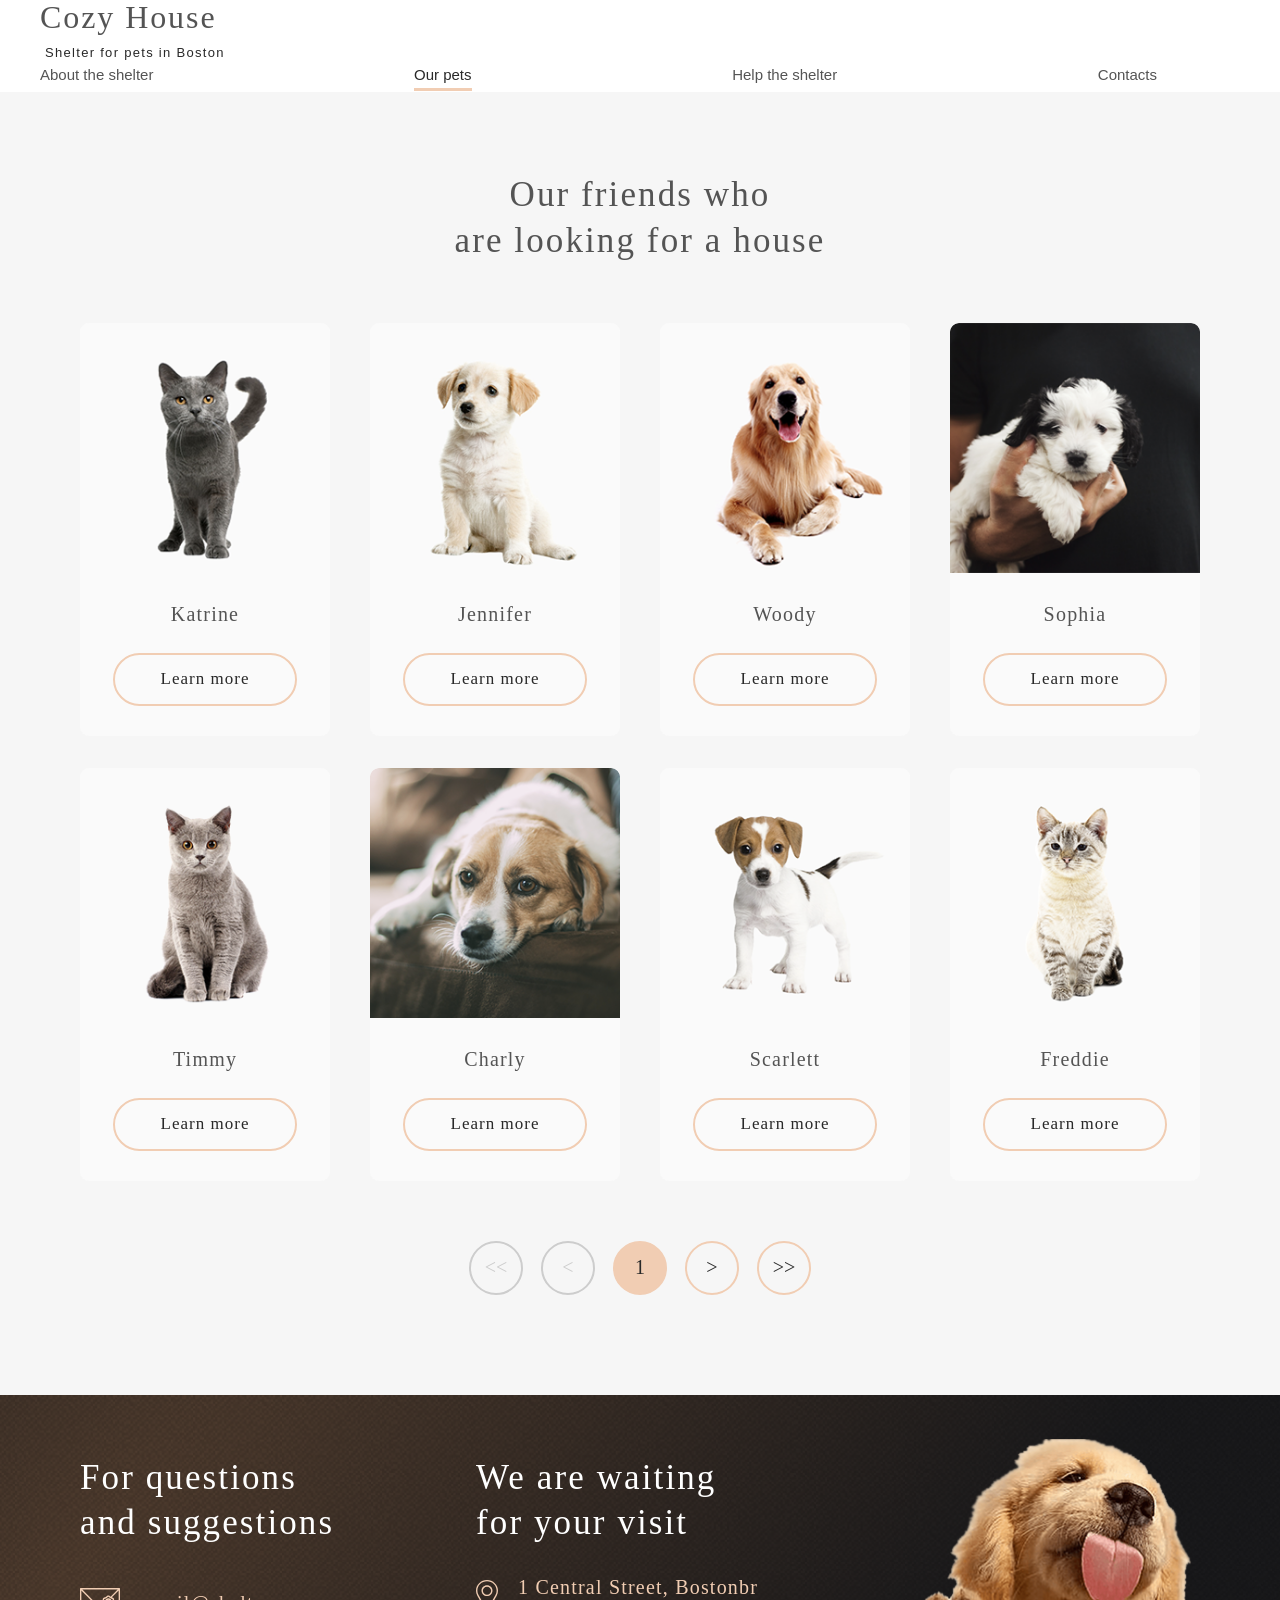
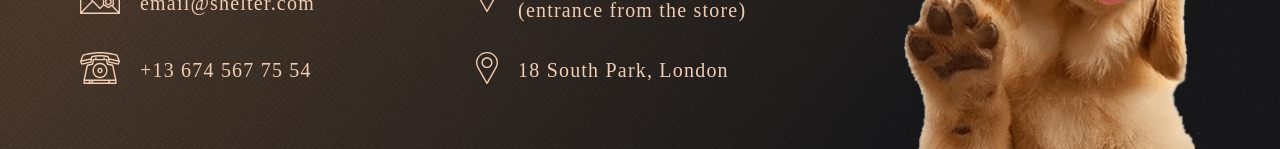
==== shelter/pets.html @ 17b00b35 "feat: add pets page" ====
<!DOCTYPE html>
<html lang="en">

<head>
    <meta charset="UTF-8">
    <meta name="viewport" content="width=device-width, initial-scale=1.0">
    <title>Cozy House</title>
    <link rel="stylesheet" href="style.css">
    <link rel="apple-touch-icon" sizes="180x180" href="img/favicon/apple-touch-icon.png">
    <link rel="icon" type="image/png" sizes="32x32" href="img/favicon/favicon-32x32.png">
    <link rel="icon" type="image/png" sizes="16x16" href="img/favicon/favicon-16x16.png">
    <link rel="manifest" href="img/favicon/site.webmanifest">
</head>

<body>
    <div class="wrapper">
        <header class="header pets">

            <a class="header__logo" href="index.html">
                <h1>Cozy House</h1>
                <span>Shelter for pets in Boston</span>
            </a>
            <nav class="header__navifgation">
                <ul>
                    <li><a href="index.html">About the shelter</a></li>
                    <li><a class="active" href="#">Our pets</a></li>
                    <li><a href="index.html#help">Help the shelter</a></li>
                    <li><a href="#contacts">Contacts</a></li>
                </ul>
            </nav>

        </header>
    </div>
    <main class="pets">
        <section id="our-friends" class="our-friends">
            <div class="wrapper">
                <div class="our-friends__container">
                    <h2>Our friends who <br> are looking for a house</h2>
                    <div class="our-friends__slider">
                        <div class="cards">
                            <div class="card__item">
                                <div class="card__image">
                                    <img src="img/pets-katrine.png" alt="katrine cat">
                                </div>
                                <div class="card__text">
                                    <h3 class="title">Katrine</h3>
                                    <div class="button-link">
                                        <a href="#">Learn more</a>
                                    </div>
                                </div>
                            </div>
                            <div class="card__item">
                                <div class="card__image">
                                    <img src="img/pets-jennifer.png" alt="jennifer dog">
                                </div>
                                <div class="card__text">
                                    <h3 class="title">Jennifer</h3>
                                    <div class="button-link">
                                        <a href="#">Learn more</a>
                                    </div>
                                </div>
                            </div>
                            <div class="card__item">
                                <div class="card__image">
                                    <img src="img/pets-woody.png" alt="woody dog">
                                </div>
                                <div class="card__text">
                                    <h3 class="title">Woody</h3>
                                    <div class="button-link">
                                        <a href="#">Learn more</a>
                                    </div>
                                </div>
                            </div>
                            <div class="card__item">
                                <div class="card__image">
                                    <img src="img/pets-sophia.png" alt="sophia dog">
                                </div>
                                <div class="card__text">
                                    <h3 class="title">Sophia</h3>
                                    <div class="button-link">
                                        <a href="#">Learn more</a>
                                    </div>
                                </div>
                            </div>
                            <div class="card__item">
                                <div class="card__image">
                                    <img src="img/pets-timmy.png" alt="Timmy cat">
                                </div>
                                <div class="card__text">
                                    <h3 class="title">Timmy</h3>
                                    <div class="button-link">
                                        <a href="#">Learn more</a>
                                    </div>
                                </div>
                            </div>
                            <div class="card__item">
                                <div class="card__image">
                                    <img src="img/pets-charly.png" alt="Charly dog">
                                </div>
                                <div class="card__text">
                                    <h3 class="title">Charly</h3>
                                    <div class="button-link">
                                        <a href="#">Learn more</a>
                                    </div>
                                </div>
                            </div>
                            <div class="card__item">
                                <div class="card__image">
                                    <img src="img/pets-scarlet.png" alt="Scarlett dog">
                                </div>
                                <div class="card__text">
                                    <h3 class="title">Scarlett</h3>
                                    <div class="button-link">
                                        <a href="#">Learn more</a>
                                    </div>
                                </div>
                            </div>
                            <div class="card__item">
                                <div class="card__image">
                                    <img src="img/pets-freddie.png" alt="Freddie cat">
                                </div>
                                <div class="card__text">
                                    <h3 class="title">Freddie</h3>
                                    <div class="button-link">
                                        <a href="#">Learn more</a>
                                    </div>
                                </div>
                            </div>
                        </div>                       
                    </div>
                    <ul class="card__pagination">
                        <li class="double__prev disabled">&#60;&#60;</li>
                        <li class="prev disabled">&#60;</li>
                        <li class="active">1</li>
                        <li class="next">&#62;</li>
                        <li class="double__next">&#62;&#62;</li>
                    </ul>
                </div>
            </div>
        </section>
    </main>
    <footer id="contacts" class="footer">
        <div class="wrapper">
            <div class="footer__container">
                <div class="footer__item">
                    <h2>For questions <br> and suggestions</h2>
                    <ul>
                        <li class="mail-icon"><a href="mailto:email@shelter.com">email@shelter.com</a></li>
                        <li class="phone-icon"><a href="tel:136745677554">+13 674 567 75 54</a></li>
                    </ul>
                </div>
                <div class="footer__item">
                    <h2>We are waiting <br> for your visit</h2>
                    <ul>
                        <li class="map-icon"><a href="https://maps.app.goo.gl/NiUNjoGrNRVN9tv8A" target="_blank">1 Central Street, Bostonbr <br> (entrance from the store)</a></li>
                        <li class="map-icon"><a href="https://maps.app.goo.gl/2SL6hQwHL4M7DyDe8" target="_blank">18 South Park, London </a></li>
                    </ul>
                </div>
                <div class="footer__image">
                    <img src="img/footer-puppy.png" alt="puppy">
                </div>
            </div>
        </div>
    </footer>

</body>

</html>
---- shelter/style.css ----
@font-face {
  font-family: Georgia, serif;
  src: url(fonts/georgia_bolditalic.ttf);
  font-weight: bold;
}

@font-face {
  font-family: Georgia, serif;
  src: url(fonts/georgia.ttf);
  font-weight: normal;
}

:root {
  --primary-color: #f1cdb3;
  --white-color: #ffffff;
}

html {
  scroll-behavior: smooth;
}

body,
h1,
h2,
h3,
h4,
ul,
li,
a,
p {
  margin: 0;
  padding: 0;
}

body {
  font-family: Arial, serif;
  font-style: normal;
  box-sizing: border-box;
}

ul li {
  list-style-type: none;
}

img {
  max-width: 100%;
  display: flex;
}

.wrapper {
  max-width: 1280px;
  margin: 0 auto;
  padding: 0 40px;
}

h1 {
  font-family: Georgia, serif;
  font-weight: 400;
  font-size: 32px;
  line-height: 1.1;
  letter-spacing: 0.06em;
  text-align: left;
  color: var(--primary-color);
}

h2 {
  font-family: Georgia, serif;
  font-weight: 400;
  font-size: 35px;
  line-height: 1.3;
  letter-spacing: 0.06em;
  color: #545454;
}

h3 {
  font-family: Georgia, serif;
  font-weight: 400;
  font-size: 15px;
  line-height: 1.1;
  letter-spacing: 0.06em;
  color: #545454;
}

p {
  font-size: 15px;
  font-style: normal;
  font-weight: 400;
  line-height: 1.6;
  color: #4c4c4c;
}

a {
  text-decoration: none;
  font-weight: 400;
  font-size: 17px;
  line-height: 1.3;
  letter-spacing: 0.06em;
  color: #292929;
  transition: 0.3s;
}

.button-link {
  display: flex;
  align-items: center;
}

.button-link a {
  font-family: Georgia, serif;
  padding: 15px 45px;
  background-color: #f1cdb3;
  border: 2px solid #f1cdb3;
  border-radius: 100px;
  line-height: 1.1;
}

.button-link a:hover,
.card__item:hover .button-link a {
  background-color: #fddcc4;
  border-color: #fddcc4;
}

section:not(.not-only) {
  padding-top: 80px;
  padding-bottom: 100px;
}
section:not(.not-only):nth-of-type(2n + 1) {
  background-color: #f6f6f6;
}

/* header */

.header {
  position: relative;
}

.header__inner {
  display: flex;
  justify-content: space-between;
  align-items: center;
  position: absolute;
  padding: 28px 40px;
  width: 100%;
}

.header__logo h1,
.header__logo span {
  transition: 0.3s;
}

.header__logo:hover h1,
.header__logo:hover span,
.pets .header__logo:hover h1,
.pets .header__logo:hover span {
  transform: scale(1.01);
}

.header__logo span {
  font-size: 13px;
  line-height: 15px;
  letter-spacing: 0.1em;
  text-align: left;
  color: var(--white-color);
  padding-top: 10px;
  display: inline-block;
  padding-left: 5px;
}

.header__navifgation {
  padding-right: 83px;
  padding-bottom: 5px;
}

.header__navifgation ul {
  display: flex;
  justify-content: space-between;
  align-items: center;
  gap: 35px;
}

.header__navifgation ul li a {
  font-size: 15px;
  line-height: 1.6;
  text-align: left;
  color: #cdcdcd;
  letter-spacing: 0;
}

.header__navifgation ul li a.active {
  color: #fafafa;
  padding-bottom: 5px;
  border-bottom: 3px solid var(--primary-color);
  cursor: default;
}

.header__navifgation ul li a:hover {
  color: #fafafa;
}

/* not-only section */

.not-only {
  background: url(img/start-screen-gradient-background.png) no-repeat center;
  background-size: cover;
}

.not-only__container {
  display: flex;
  justify-content: space-between;
}

.not-only__text {
  display: flex;
  flex-direction: column;
  gap: 42px;
  align-items: stretch;
  padding-top: 343px;
  padding-bottom: 240px;
  padding-left: 40px;
  width: 37%;
}

.not-only__image {
  display: flex;
  align-items: flex-end;
  padding-right: 40px;
}

.not-only h2 {
  font-size: 44px;
  color: var(--white-color);
  letter-spacing: 0;
  width: 80%;
}

.not-only p {
  color: #cdcdcd;
}

/* about section */

.about h2 {
  max-width: 400px;
}

.about__container {
  display: flex;
  align-items: center;
  justify-content: center;
  gap: 120px;
}

.about__text {
  display: flex;
  flex-direction: column;
  gap: 25px;
  max-width: 430px;
}

/* our-friends section */

.our-friends h2 {
  text-align: center;
}

.our-friends__container {
  display: flex;
  flex-direction: column;
  justify-content: space-between;
  align-items: center;
  gap: 60px;
}

.our-friends__slider {
  width: 100%;
  position: relative;
}

.cards {
  display: flex;
  justify-content: center;
  align-items: stretch;
  gap: 85px;
}

.card__item {
  display: flex;
  flex-direction: column;
  align-items: center;
  justify-content: space-between;
  gap: 30px;
  background-color: #fafafa;
  border-radius: 9px;
  transition: 0.3s;
  overflow: hidden;
}

.card__item:hover {
  cursor: pointer;
  box-shadow: 4px 6px 8px 0px rgba(34, 60, 80, 0.3);
}

.card__item:hover img {
  transform: scale(1.03);
}

.card__image img {
  transition: 0.3s;
  object-fit: cover;
  width: 100%;
}

.card__item a {
  background-color: transparent;
}

h3.title {
  font-size: 20px;
  line-height: 1.15;
  text-align: center;
}

.card__text {
  display: flex;
  flex-direction: column;
  gap: 30px;
  padding: 0 42px 30px;
}

.slider__navigation {
  position: absolute;
  top: 44%;
  width: 100%;
}

.slider__navigation span {
  display: block;
  width: 52px;
  height: 52px;
  border: 2px solid #f1cdb3;
  border-radius: 100px;
  cursor: pointer;
  transition: 0.3s;
}

.slider__navigation span:after {
  content: url(img/arrow.svg);
  display: flex;
  justify-content: center;
  align-items: stretch;
  font-size: 32px;
  width: 50px;
  height: 50px;
}

.slider__navigation .prev {
  position: absolute;
  left: 38px;
}

.slider__navigation .next {
  position: absolute;
  right: 38px;
}
.card__pagination {
  display: flex;
  gap: 18px;
  font-family: Georgia, serif;
  font-size: 20px;
  line-height: 1.15;
  color: #292929;
}

.slider__navigation span,
.card__pagination li {
  display: flex;
  align-items: center;
  justify-content: center;
  width: 50px;
  height: 50px;
  border: 2px solid #f1cdb3;
  border-radius: 100px;
  cursor: pointer;
  transition: 0.3s;
}

.card__pagination li.active {
  background-color: var(--primary-color);
}

.card__pagination li.disabled {
  cursor: default;
  border-color: #cdcdcd;
  color: #cdcdcd;
}

.slider__navigation span:hover,
.card__pagination li:not(.disabled):hover {
  background-color: #fddcc4;
  border-color: #fddcc4;
}

.slider__navigation .prev::after {
  transform: rotate(180deg);
}

/* help section */

.help h2 {
  text-align: center;
}

.help__container {
  display: flex;
  /* display: grid;
    grid-template-columns: repeat(5, 1fr); */
  /* column-gap: 70px; */
  row-gap: 55px;
  flex-wrap: wrap;
  justify-content: center;
  padding-top: 60px;
}

.help__item-top,
.help__item-bottom {
  display: flex;
  gap: 120px;
}

.help__item {
  display: flex;
  flex-direction: column;
  align-items: center;
  gap: 30px;
  /* flex-basis: 166px; */
}

/* in-addition section */

.in-addition__container {
  display: flex;
  align-items: center;
  justify-content: center;
  gap: 30px;
}

.in-addition__text {
  display: flex;
  flex-direction: column;
  gap: 19px;
  max-width: 380px;
}

.in-addition__bank-link {
  max-width: 350px;
}

.in-addition__bank-link a {
  display: flex;
  gap: 15px;
  align-items: center;
  padding: 10px 15px;
  background-color: #f1cdb3;
  border-radius: 9px;
}

.in-addition__bank-link a:before {
  content: url(img/credit-card.svg);
  height: 23px;
}

.in-addition__bank-link a:hover {
  background-color: #fddcc4;
}

.in-addition__bank-link a span {
  font-family: Georgia;
  font-weight: 400;
  font-size: 20px;
  line-height: 1.15;
  letter-spacing: 0.06em;
  color: #545454;
}

.in-addition p {
  font-style: italic;
  font-weight: 400;
  font-size: 12px;
  line-height: 18px;
  color: #b2b2b2;
}

/* footer */

.footer {
  background: url(img/footer-gradient-background.png) no-repeat center;
  background-size: cover;
}

.footer h2 {
  color: #ffffff;
}

.footer__container {
  display: flex;
  justify-content: space-between;
  align-items: stretch;
  flex-wrap: wrap;
  padding: 0 40px;
}

.footer__item {
  display: flex;
  flex-direction: column;
  justify-content: space-between;
  gap: 30px;
  padding: 60px 0;
}

.footer__item ul {
  display: flex;
  flex-direction: column;
  justify-content: space-between;
  gap: 30px;
}

.footer__item ul li a {
  font-family: Georgia;
  font-weight: 400;
  font-size: 20px;
  line-height: 1.15;
  letter-spacing: 0.06em;
  color: #f1cdb3;

  display: flex;
  align-items: center;
  gap: 20px;
}

.footer__item ul li a:hover {
  color: #fddcc4;
}

.footer__item ul li a:hover:before {
  transform: scale(1.06);
}

.mail-icon a:before {
  content: url(img/icon-email.svg);
  transition: 0.3s;
}
.phone-icon a:before {
  content: url(img/icon-phone.svg);
  transition: 0.3s;
}
.map-icon a:before {
  content: url(img/icon-marker.svg);
  transition: 0.3s;
}

.footer__image {
  display: flex;
  align-items: flex-end;
}

/* PETS PAGE */

.header.pets {
  position: static;
}

.pets .header__logo h1 {
  color: #545454;
}

.pets .header__logo span {
  color: #292929;
}

.pets .header__navifgation ul li a {
  color: #545454;
}

.pets .header__navifgation ul li a.active {
  color: #292929;
}

.pets .header__navifgation ul li a:hover {
  color: #292929;
}

.pets .cards {
  display: grid;
  grid-template-columns: repeat(4, 1fr);
  justify-content: center;
  align-items: stretch;
  column-gap: 40px;
  row-gap: 32px;
  padding: 0 40px;
}

.pets .card__text {
  padding: 0 0 30px;
  gap: 27px;
}
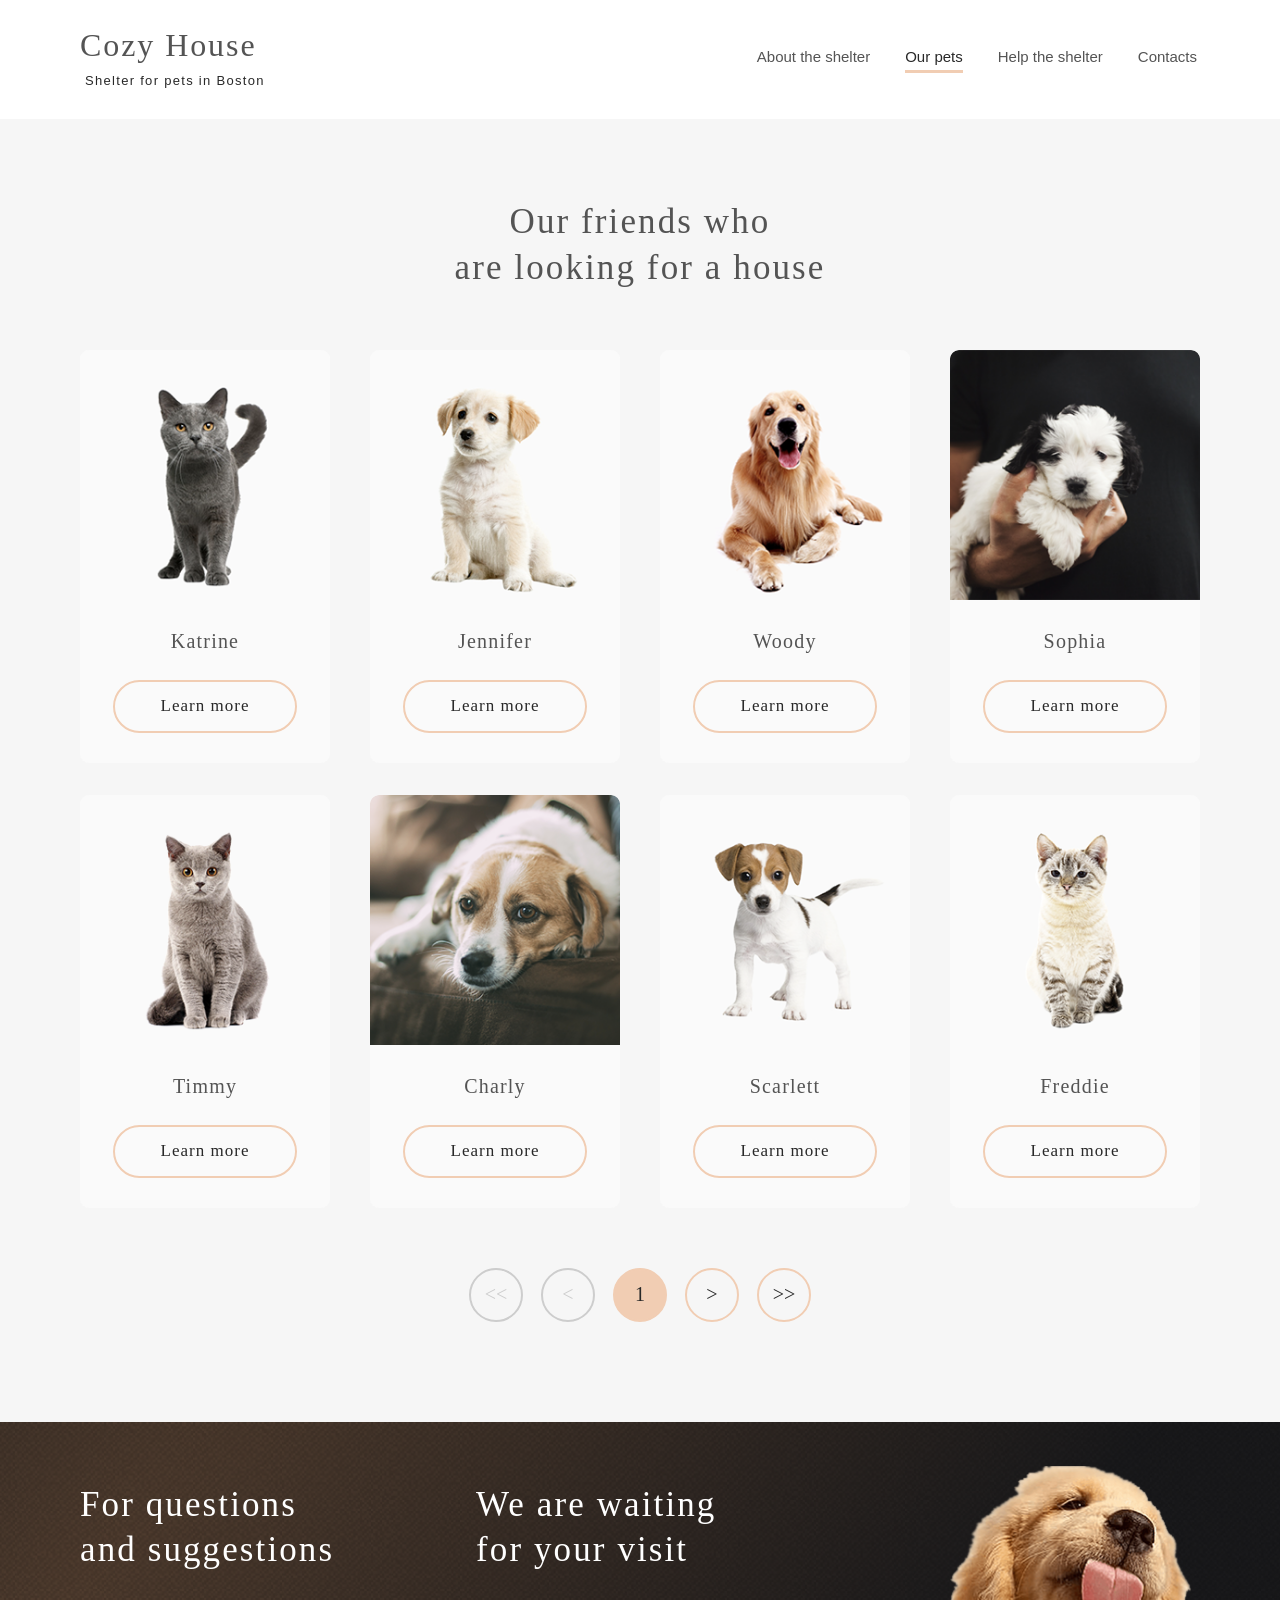
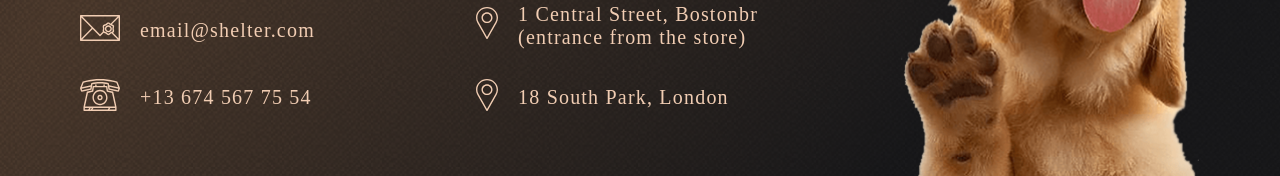
==== commit c85ab247: "fix: change header for pets page" ====
--- a/shelter/pets.html
+++ b/shelter/pets.html
@@ -15,8 +15,8 @@
 <body>
     <div class="wrapper">
         <header class="header pets">
-
-            <a class="header__logo" href="index.html">
+            <div class="header__inner">
+                 <a class="header__logo" href="index.html">
                 <h1>Cozy House</h1>
                 <span>Shelter for pets in Boston</span>
             </a>
@@ -28,7 +28,7 @@
                     <li><a href="#contacts">Contacts</a></li>
                 </ul>
             </nav>
-
+            </div>
         </header>
     </div>
     <main class="pets">
--- a/shelter/style.css
+++ b/shelter/style.css
@@ -564,7 +564,8 @@
 
 /* PETS PAGE */
 
-.header.pets {
+.header.pets,
+.pets .header__inner {
   position: static;
 }
 
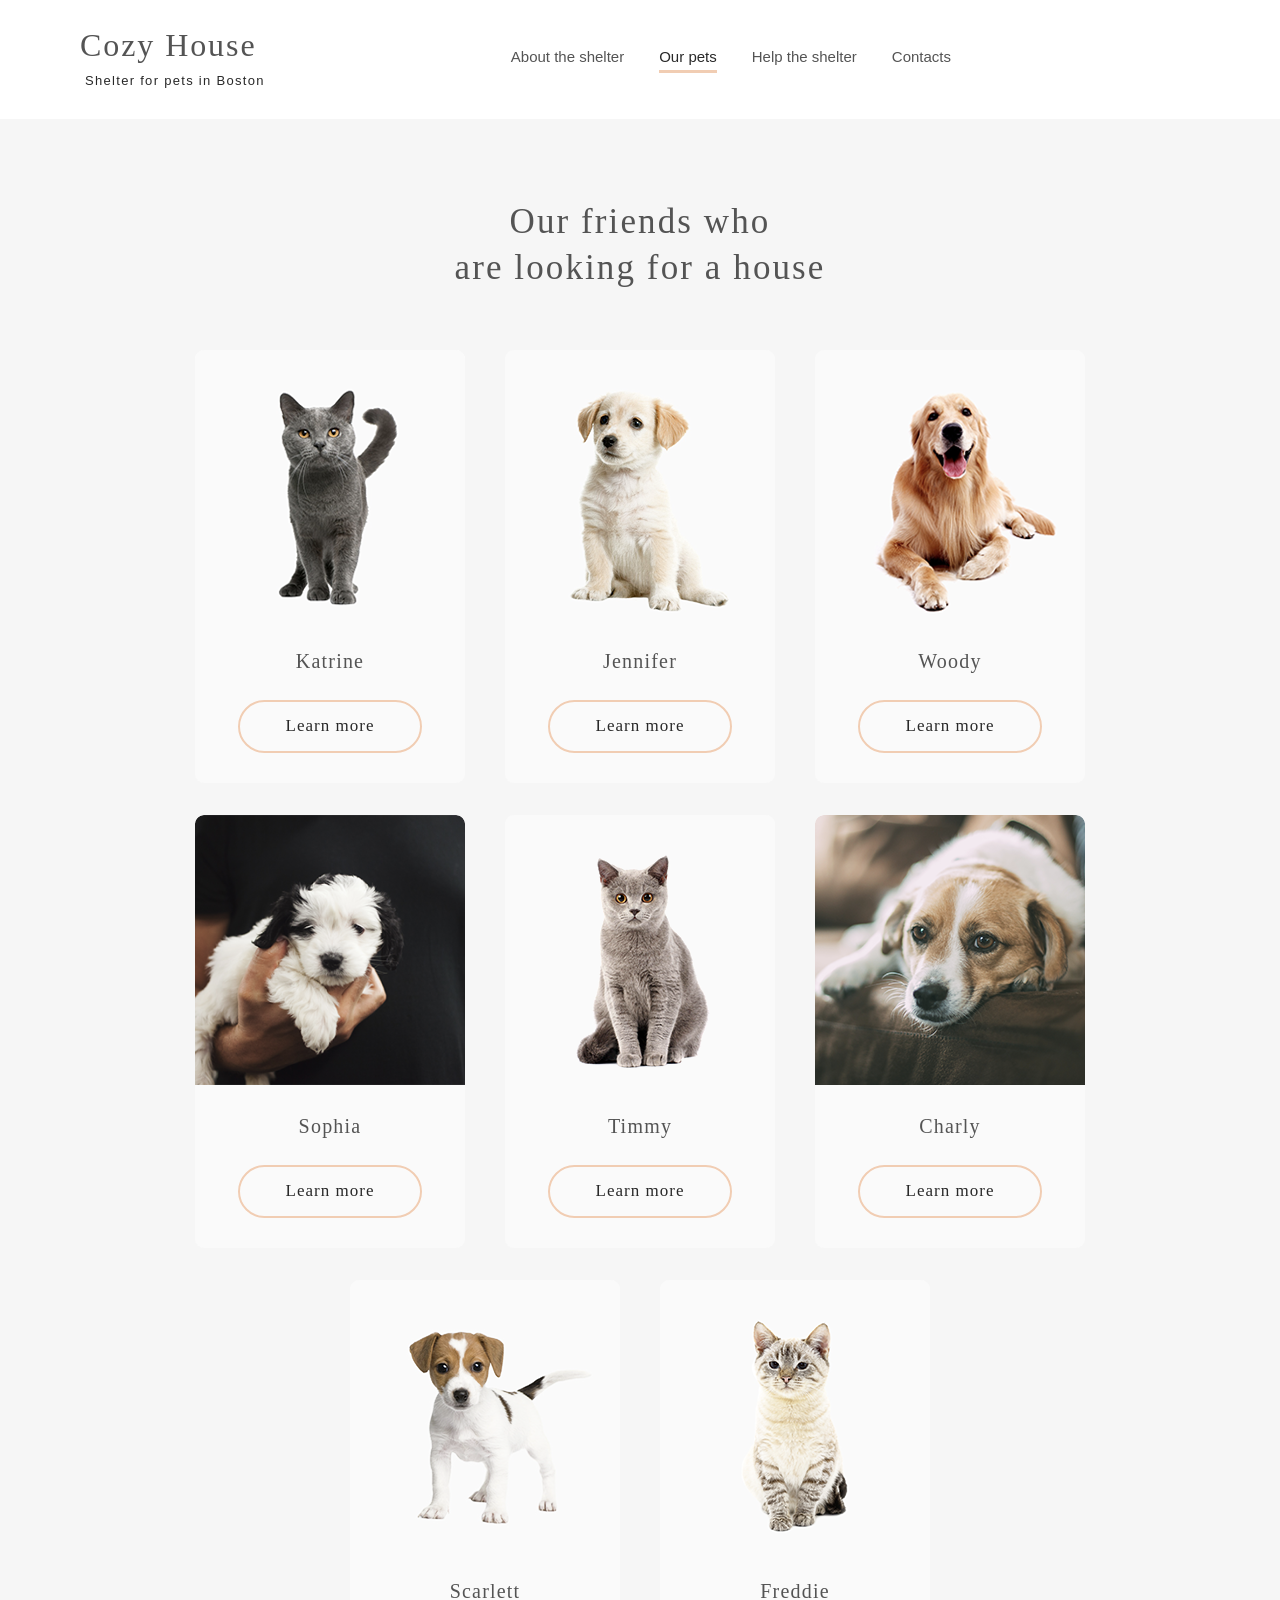
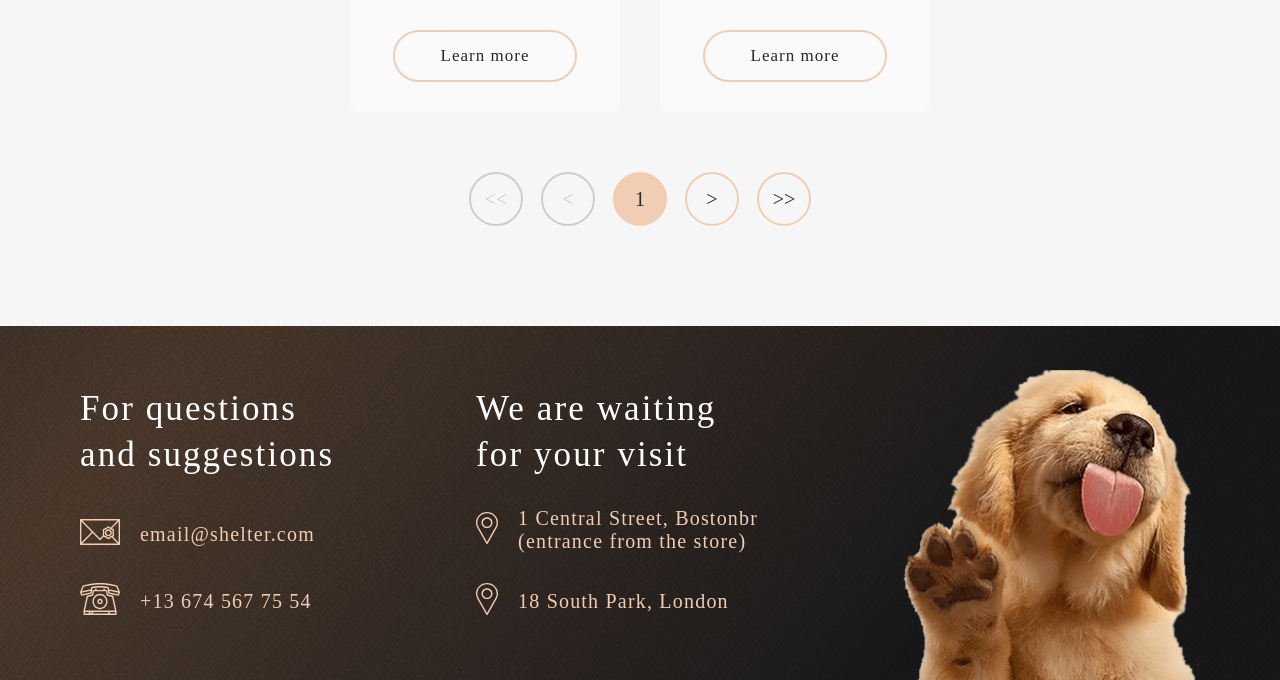
==== commit 1997ed04: "feat: add MQ  320 for all pages" ====
--- a/shelter/pets.html
+++ b/shelter/pets.html
@@ -20,7 +20,7 @@
                 <h1>Cozy House</h1>
                 <span>Shelter for pets in Boston</span>
             </a>
-            <nav class="header__navifgation">
+            <nav class="header__navifgation burger-menu">
                 <ul>
                     <li><a href="index.html">About the shelter</a></li>
                     <li><a class="active" href="#">Our pets</a></li>
@@ -28,6 +28,12 @@
                     <li><a href="#contacts">Contacts</a></li>
                 </ul>
             </nav>
+              <!-- burger -->
+           <div class="burger">
+              <div class="burger-line"></div>
+              <div class="burger-line"></div>
+              <div class="burger-line"></div>
+           </div> 
             </div>
         </header>
     </div>
@@ -162,7 +168,6 @@
             </div>
         </div>
     </footer>
-
+<script src="index.js"></script>
 </body>
-
 </html>
--- a/shelter/style.css
+++ b/shelter/style.css
@@ -1,22 +1,11 @@
-@font-face {
-  font-family: Georgia, serif;
-  src: url(fonts/georgia_bolditalic.ttf);
-  font-weight: bold;
-}
-
-@font-face {
-  font-family: Georgia, serif;
-  src: url(fonts/georgia.ttf);
-  font-weight: normal;
-}
-
 :root {
   --primary-color: #f1cdb3;
   --white-color: #ffffff;
 }
 
-html {
+* {
   scroll-behavior: smooth;
+  transition: all 0.3s ease;
 }
 
 body,
@@ -96,7 +85,6 @@
   line-height: 1.3;
   letter-spacing: 0.06em;
   color: #292929;
-  transition: 0.3s;
 }
 
 .button-link {
@@ -140,11 +128,6 @@
   position: absolute;
   padding: 28px 40px;
   width: 100%;
-}
-
-.header__logo h1,
-.header__logo span {
-  transition: 0.3s;
 }
 
 .header__logo:hover h1,
@@ -196,6 +179,9 @@
   color: #fafafa;
 }
 
+.burger-line {
+}
+
 /* not-only section */
 
 .not-only {
@@ -228,8 +214,10 @@
 .not-only h2 {
   font-size: 44px;
   color: var(--white-color);
-  letter-spacing: 0;
+  /* letter-spacing: 0; */
   width: 80%;
+  display: flex;
+  flex-direction: column;
 }
 
 .not-only p {
@@ -268,18 +256,18 @@
   justify-content: space-between;
   align-items: center;
   gap: 60px;
+  position: relative;
 }
 
 .our-friends__slider {
   width: 100%;
-  position: relative;
+  max-width: 995px;
 }
 
 .cards {
   display: flex;
-  justify-content: center;
+  justify-content: space-between;
   align-items: stretch;
-  gap: 85px;
 }
 
 .card__item {
@@ -290,7 +278,6 @@
   gap: 30px;
   background-color: #fafafa;
   border-radius: 9px;
-  transition: 0.3s;
   overflow: hidden;
 }
 
@@ -304,7 +291,6 @@
 }
 
 .card__image img {
-  transition: 0.3s;
   object-fit: cover;
   width: 100%;
 }
@@ -328,7 +314,7 @@
 
 .slider__navigation {
   position: absolute;
-  top: 44%;
+  top: 49%;
   width: 100%;
 }
 
@@ -339,7 +325,6 @@
   border: 2px solid #f1cdb3;
   border-radius: 100px;
   cursor: pointer;
-  transition: 0.3s;
 }
 
 .slider__navigation span:after {
@@ -380,7 +365,6 @@
   border: 2px solid #f1cdb3;
   border-radius: 100px;
   cursor: pointer;
-  transition: 0.3s;
 }
 
 .card__pagination li.active {
@@ -411,27 +395,18 @@
 
 .help__container {
   display: flex;
-  /* display: grid;
-    grid-template-columns: repeat(5, 1fr); */
-  /* column-gap: 70px; */
-  row-gap: 55px;
+  gap: 55px;
   flex-wrap: wrap;
   justify-content: center;
   padding-top: 60px;
 }
 
-.help__item-top,
-.help__item-bottom {
-  display: flex;
-  gap: 120px;
-}
-
 .help__item {
   display: flex;
   flex-direction: column;
   align-items: center;
   gap: 30px;
-  /* flex-basis: 166px; */
+  flex-basis: 15%;
 }
 
 /* in-addition section */
@@ -589,9 +564,13 @@
   color: #292929;
 }
 
+.pets .our-friends__slider {
+  max-width: 100%;
+}
+
 .pets .cards {
-  display: grid;
-  grid-template-columns: repeat(4, 1fr);
+  display: flex;
+  flex-wrap: wrap;
   justify-content: center;
   align-items: stretch;
   column-gap: 40px;
@@ -603,3 +582,311 @@
   padding: 0 0 30px;
   gap: 27px;
 }
+
+/* MQ */
+
+@media (max-width: 1182px) {
+  .not-only__container {
+    flex-direction: column;
+    align-items: center;
+  }
+
+  .not-only__text {
+    padding-top: 150px;
+    padding-bottom: 98px;
+    width: 91%;
+    max-width: 504px;
+    padding-left: 0;
+    align-items: center;
+  }
+
+  .not-only__text p,
+  .not-only h2 {
+    width: 91%;
+  }
+
+  .button-link {
+    justify-content: center;
+  }
+
+  .not-only__image {
+    padding-right: 0;
+    align-self: flex-end;
+    max-width: 569px;
+  }
+}
+
+@media (max-width: 940px) {
+  .wrapper {
+    padding: 0 30px;
+  }
+
+  .header__inner {
+    padding: 30px 0;
+  }
+
+  .header__navifgation {
+    padding-right: 0;
+  }
+
+  .not-only__text {
+    width: 91%;
+    max-width: 504px;
+    padding-left: 0;
+    align-items: center;
+  }
+
+  .about__container {
+    gap: 80px;
+    flex-direction: column-reverse;
+  }
+
+  .main .card__item:nth-child(n + 3) {
+    display: none;
+  }
+
+  .card__item {
+    max-width: 270px;
+  }
+
+  .cards {
+    justify-content: center;
+    align-items: stretch;
+    gap: 40px;
+  }
+
+  .slider__navigation .next {
+    right: 0;
+  }
+
+  .slider__navigation .prev {
+    left: 0;
+  }
+
+  .button-link a {
+    padding: 15px 42px;
+  }
+
+  .help__item-top,
+  .help__item-bottom {
+    display: flex;
+    gap: 0;
+    flex-wrap: wrap;
+    width: 100%;
+    justify-content: space-between;
+  }
+
+  .help__item {
+    display: flex;
+    flex-direction: column;
+    align-items: center;
+    flex: 20%;
+    gap: 30px;
+  }
+
+  .in-addition__container {
+    gap: 60px;
+    flex-direction: column-reverse;
+  }
+
+  .footer__container {
+    padding: 0px 35px;
+  }
+
+  .footer__image {
+    justify-content: center;
+    width: 100%;
+    padding-top: 35px;
+  }
+
+  .footer__item {
+    padding: 30px 0;
+  }
+  .pets section:not(.not-only) {
+    padding-top: 78px;
+    padding-bottom: 78px;
+  }
+
+  .pets .our-friends__container {
+    gap: 28px;
+  }
+
+  .pets .card__item:nth-child(n + 7) {
+    display: none;
+  }
+
+  .card__pagination {
+    padding-top: 12px;
+  }
+}
+
+@media (max-width: 730px) {
+  .header__navifgation {
+    display: none;
+  }
+
+  .burger {
+    display: flex;
+    flex-direction: column;
+    justify-content: space-between;
+    height: 22px;
+  }
+
+  .burger-line {
+    width: 30px;
+    height: 3px;
+    background: #f1cdb3;
+  }
+
+  .pets .burger-line {
+    background: #000000;
+  }
+
+  .main .card__item:nth-child(n + 2) {
+    display: none;
+  }
+}
+
+@media (max-width: 480px) {
+  .wrapper {
+    padding: 0 20px;
+  }
+
+  main .wrapper {
+    padding: 0 25px;
+  }
+
+  main .not-only .wrapper {
+    padding: 0 10px;
+  }
+
+  section:not(.not-only) {
+    padding-top: 40px;
+    padding-bottom: 34px;
+  }
+
+  h2 {
+    font-size: 25px;
+    text-align: center;
+  }
+
+  p {
+    text-align: justify;
+  }
+
+  .not-only__text {
+    width: 100%;
+  }
+
+  .not-only__text p,
+  .not-only h2 {
+    width: 100%;
+    text-align: center;
+  }
+
+  .not-only h2 {
+    font-size: 25px;
+  }
+
+  .not-only__image {
+    max-width: 267px;
+  }
+
+  .about__container {
+    gap: 35px;
+  }
+
+  .our-friends h2 {
+    width: 110%;
+  }
+
+  .our-friends__container {
+    gap: 40px;
+  }
+
+  .slider__navigation,
+  .slider__navigation .next,
+  .slider__navigation .prev {
+    position: static;
+  }
+
+  .slider__navigation {
+    display: flex;
+    justify-content: space-around;
+  }
+
+  .card__text {
+    padding: 0 42px 10px;
+  }
+
+  section.our-friends {
+    padding-bottom: 40px;
+  }
+
+  .help__container {
+    row-gap: 25px;
+    padding-top: 40px;
+  }
+
+  .help__item h3.title {
+    font-size: 15px;
+    line-height: 110%;
+  }
+
+  .help__item .item-icon {
+    width: 50px;
+  }
+
+  .help__item {
+    gap: 20px;
+  }
+
+  .in-addition__bank-link a {
+    padding: 8px;
+  }
+
+  .in-addition__bank-link a span {
+    font-size: 15px;
+    line-height: 110%;
+  }
+
+  .in-addition__container {
+    gap: 27px;
+  }
+
+  .footer__container {
+    padding: 0px;
+  }
+
+  .pets section:not(.not-only) {
+    padding-top: 38px;
+    padding-bottom: 44px;
+  }
+
+  .pets .our-friends__container {
+    gap: 43px;
+  }
+
+  .pets .cards {
+    padding: 0;
+  }
+
+   .pets .card__item:nth-child(n + 4) {
+    display: none;
+  }
+
+  .slider__navigation span, .card__pagination li {
+    width: 48px;
+    height: 48px;
+}
+
+    .card__pagination {
+        padding-top: 0px;
+        gap: 10px;
+    }
+
+    .footer__item {
+    height: 100%;
+    width: 100%;
+}
+}
